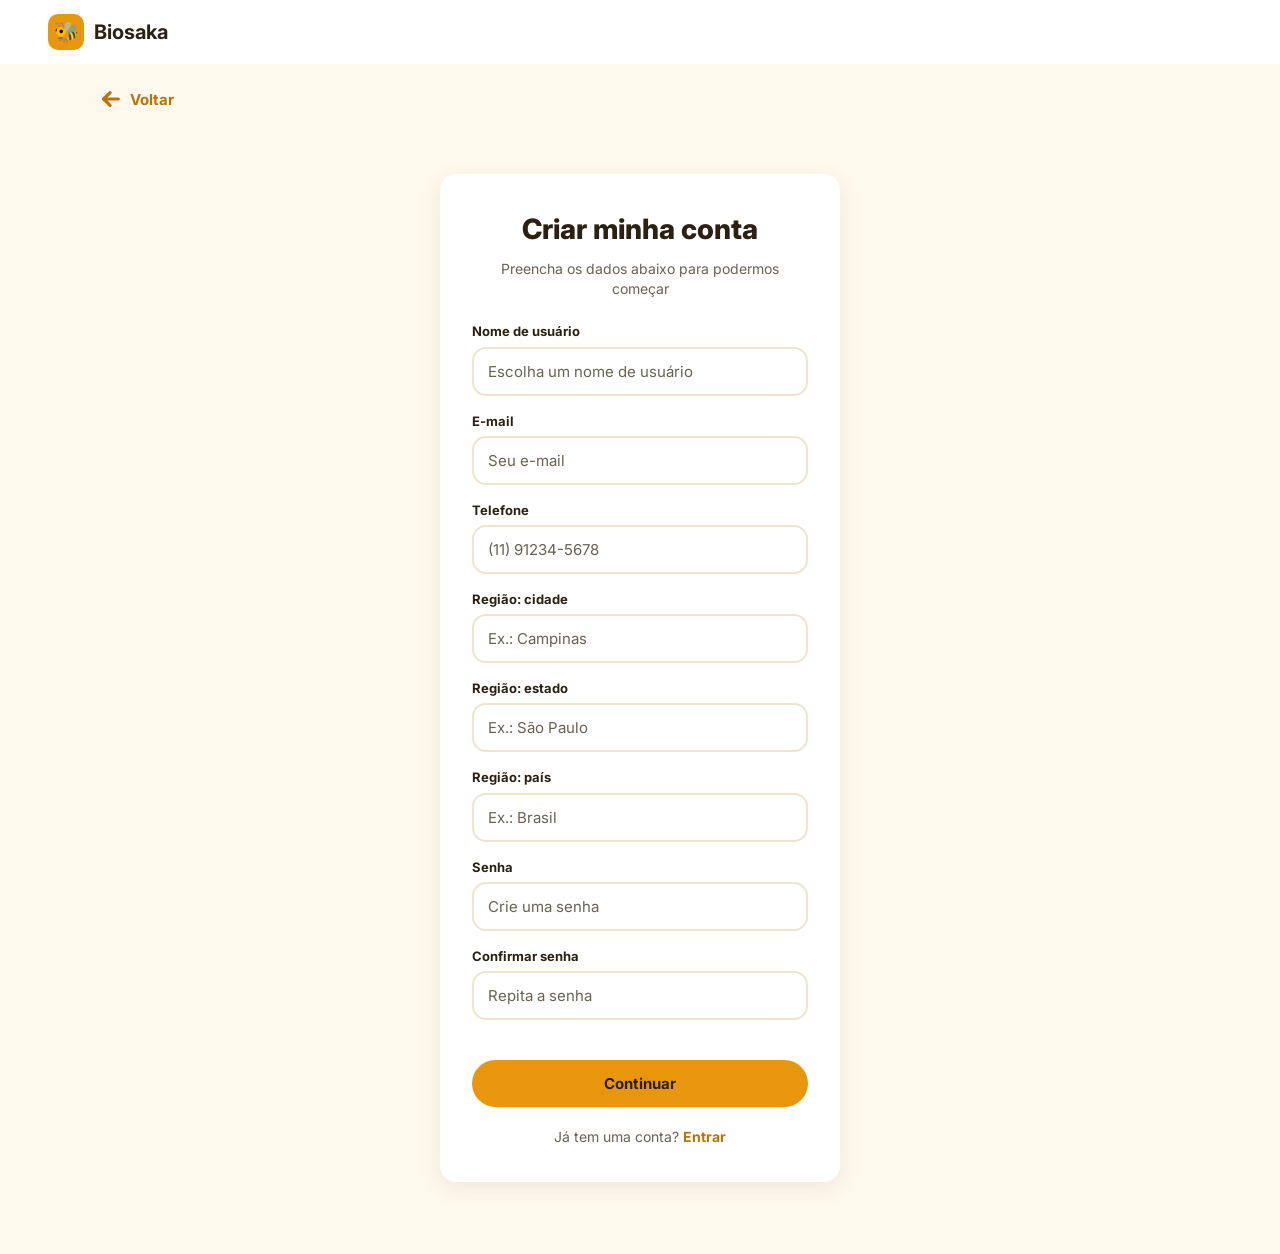
==== frontend/cadastro.html @ 1b3815e8 "add: adicionando frontend" ====
<!DOCTYPE html>
<html lang="pt-BR">

<head>
  <meta charset="UTF-8">
  <meta name="viewport" content="width=device-width, initial-scale=1.0">
  <title>Biosaka - Criar minha conta</title>

  <link rel="preconnect" href="https://fonts.googleapis.com">
  <link rel="preconnect" href="https://fonts.gstatic.com" crossorigin>
  <link href="https://fonts.googleapis.com/css2?family=Inter:wght@400;500;700;800&display=swap" rel="stylesheet">

  <link rel="stylesheet" href="css/base.css">

  <link rel="stylesheet" href="css/auth.css">
</head>

<body>

  <!-- ========== CABEÇALHO ========== -->
  <header class="cabecalho">

    <a class="logo" href="index.html">
      <span class="logo-icone">🐝</span>
      Biosaka
    </a>

  </header>

  <!-- ========== BOTÃO DE VOLTAR ========== -->
  <div class="voltar-barra">
    <a class="voltar" href="login.html" data-voltar>
      <svg width="22" height="22" viewBox="0 0 24 24" fill="none" stroke="currentColor" stroke-width="3.5" stroke-linecap="round" stroke-linejoin="round" aria-hidden="true"><path d="M20 12H4" /><path d="M11 5l-7 7 7 7" /></svg>
      Voltar
    </a>
  </div>


  <main class="auth">

    <!-- ========== FORMULÁRIO DE CRIAÇÃO DE CONTA ========== -->
    <section class="auth-cartao">
      <h1>Criar minha conta</h1>
      <p class="auth-subtitulo">Preencha os dados abaixo para podermos começar</p>

      <form id="form" novalidate>

        <label for="usuario">Nome de usuário</label>
        <input id="usuario" placeholder="Escolha um nome de usuário" autocomplete="username">
        <p class="erro" id="erro-usuario"></p>

        <label for="email">E-mail</label>
        <input id="email" type="text" inputmode="email" placeholder="Seu e-mail" autocomplete="email">
        <p class="erro" id="erro-email"></p>

        <label for="telefone">Telefone</label>
        <input id="telefone" type="tel" placeholder="(11) 91234-5678" autocomplete="tel-national">
        <p class="erro" id="erro-telefone"></p>

        <label for="cidade">Região: cidade</label>
        <input id="cidade" placeholder="Ex.: Campinas" autocomplete="address-level2">
        <p class="erro" id="erro-cidade"></p>

        <label for="estado">Região: estado</label>
        <input id="estado" placeholder="Ex.: São Paulo" autocomplete="address-level1">
        <p class="erro" id="erro-estado"></p>

        <label for="pais">Região: país</label>
        <input id="pais" placeholder="Ex.: Brasil" autocomplete="country-name">
        <p class="erro" id="erro-pais"></p>

        <label for="senha">Senha</label>
        <input id="senha" type="password" placeholder="Crie uma senha" autocomplete="new-password">
        <p class="erro" id="erro-senha"></p>

        <label for="confirmar">Confirmar senha</label>
        <input id="confirmar" type="password" placeholder="Repita a senha" autocomplete="new-password">
        <p class="erro" id="erro-confirmar"></p>

        <p class="erro erro-geral" id="erro-geral"></p>

        <button class="botao" type="submit">Continuar</button>
      </form>

      <p class="auth-rodape">Já tem uma conta? <a href="login.html">Entrar</a></p>
    </section>

  </main>

  <script src="js/voltar.js"></script>

  <script src="js/auth.js"></script>

  <script src="js/cadastro.js"></script>

</body>

</html>
---- frontend/css/base.css ----
/* Biosaka - Estilos compartilhados */


/* ---------- Cores do projeto ---------- */
:root {
  --ambar: #E8960C;
  --escuro: #B87408;
  --texto: #2A2112;
  --suave: #6B6252;
  --borda: #EFE4CE;
  --verde: #2E7D4F;
  --creme: #FFF8EC;
  --amarelo-claro: #FEF1D0;
  --amarelo-icone: #FDE8B5;
}


/* ---------- Configurações gerais ---------- */
* {
  box-sizing: border-box;
}

body {
  margin: 0;
  font-family: "Inter", system-ui, sans-serif;
  background: var(--creme);
  color: var(--texto);
  line-height: 1.4;
}

html {
  scroll-behavior: smooth;
}

a {
  text-decoration: none;
  color: inherit;
}

h1,
h2,
h3,
p {
  margin: 0;
}


/* ---------- Botões ---------- */
.botao {
  display: inline-block;
  background: var(--ambar);
  color: var(--texto);
  font-weight: 700;
  font-size: 15px;
  padding: 14px 28px;
  border-radius: 999px;
  transition: background .2s;
}

.botao:hover {
  background: var(--escuro);
  color: #fff;
}

.botao-contorno {
  border: 1.5px solid var(--ambar);
  color: var(--escuro);
  font-weight: 700;
  padding: 8px 22px;
  border-radius: 999px;
  transition: background .2s;
}

.botao-contorno:hover {
  background: var(--amarelo-claro);
}


/* ---------- Cabeçalho ---------- */
.cabecalho {
  background: #fff;
  padding: 14px 48px;
  display: flex;
  align-items: center;
  justify-content: space-between;
}

.logo {
  display: flex;
  align-items: center;
  gap: 10px;
  font-weight: 700;
  font-size: 20px;
}

.logo-icone {
  width: 36px;
  height: 36px;
  border-radius: 10px;
  background: var(--ambar);
  display: grid;
  place-items: center;
  font-size: 20px;
}

.menu {
  display: flex;
  align-items: center;
  gap: 28px;
  font-size: 14px;
  font-weight: 500;
}


/* ---------- Botão de voltar (todas as páginas, exceto a Home) ---------- */
.voltar-barra {
  padding: 16px max(48px, calc((100% - 1100px) / 2)) 0;
}

.voltar {
  display: inline-flex;
  align-items: center;
  gap: 8px;
  font-size: 15px;
  font-weight: 700;
  color: var(--escuro);
  padding: 8px 14px 8px 10px;
  border-radius: 999px;
  transition: background .2s;
}

.voltar:hover {
  background: var(--amarelo-claro);
}

/* Seta grossa: o traço (stroke-width) é definido no próprio SVG */
.voltar svg {
  flex: none;
}


/* ---------- Celular: cabeçalho mais compacto ---------- */
@media (max-width: 700px) {
  .cabecalho {
    padding: 12px 20px;
  }

  .menu {
    gap: 12px;
    font-size: 13px;
    white-space: nowrap;
  }

  .botao-contorno {
    padding: 7px 14px;
  }

  .voltar-barra {
    padding: 12px 14px 0;
  }
}


/* ---------- Celular pequeno: some o link "Sobre" para caber ---------- */
@media (max-width: 400px) {
  .menu a[href$="#sobre"] {
    display: none;
  }
}
---- frontend/css/auth.css ----
/* Biosaka - Estilos das páginas de login e criação de conta */


/* ---------- Cor extra usada nas mensagens de erro ---------- */
:root {
  --vermelho: #C0392B;
}


/* ---------- Posição do cartão na página ---------- */
.auth {
  display: flex;
  justify-content: center;
  padding: 56px 20px 72px;
}

.auth-cartao {
  width: 100%;
  max-width: 400px;
  background: #fff;
  border-radius: 16px;
  padding: 36px 32px;
  box-shadow: 0 6px 24px rgba(80, 60, 20, .08);
}

.auth-cartao h1 {
  text-align: center;
  font-size: 28px;
  font-weight: 800;
  margin-bottom: 10px;
}

.auth-subtitulo {
  text-align: center;
  color: var(--suave);
  font-size: 14px;
  margin-bottom: 24px;
}


/* ---------- Aviso de conta criada ---------- */
.auth-aviso {
  background: #E6F4EA;
  color: var(--verde);
  font-size: 14px;
  font-weight: 700;
  border-radius: 10px;
  padding: 12px 14px;
  margin-bottom: 20px;
}


/* ---------- Campos do formulário ---------- */
label {
  display: block;
  font-size: 13px;
  font-weight: 700;
  margin: 16px 0 6px;
}

input {
  width: 100%;
  font-family: inherit;
  font-size: 15px;
  color: var(--texto);
  padding: 13px 14px;
  border: 2px solid var(--borda);
  border-radius: 14px;
  background: #fff;
}

input::placeholder {
  color: var(--suave);
}

input:focus {
  outline: 0;
  border-color: var(--ambar);
}

[aria-invalid] {
  border-color: var(--vermelho);
}

.erro {
  color: var(--vermelho);
  font-size: 13px;
  font-weight: 600;
  margin-top: 6px;
}

.erro-geral {
  text-align: center;
  margin-top: 16px;
}


/* ---------- Botão de enviar ---------- */
button.botao {
  width: 100%;
  margin-top: 24px;
  border: 0;
  font-family: inherit;
  cursor: pointer;
}


/* ---------- Link entre login e cadastro ---------- */
.auth-rodape {
  text-align: center;
  color: var(--suave);
  font-size: 14px;
  margin-top: 20px;
}

.auth-rodape a {
  color: var(--escuro);
  font-weight: 700;
}

.auth-rodape a:hover {
  text-decoration: underline;
}


/* ---------- Elementos escondidos ---------- */
[hidden] {
  display: none !important;
}


/* ---------- Celular ---------- */
@media (max-width: 700px) {
  .auth {
    padding: 32px 16px 48px;
  }

  .auth-cartao {
    padding: 28px 20px;
  }
}
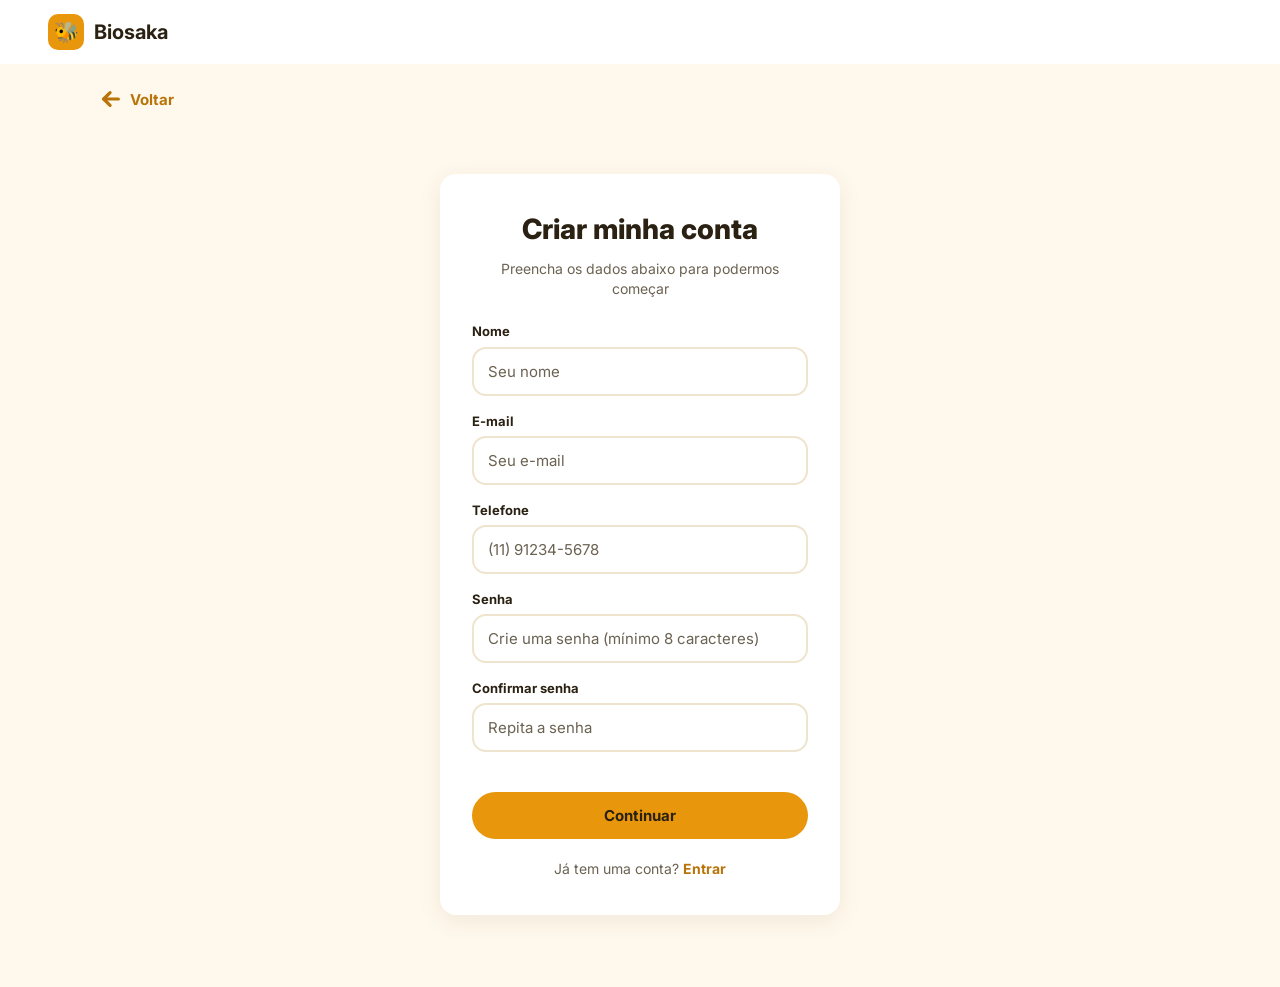
==== commit 104cf6d1: "feat(frontend): login real com token, detalhes integrados à API e suporte - auth.js: remove contas e" ====
--- a/frontend/cadastro.html
+++ b/frontend/cadastro.html
@@ -45,9 +45,9 @@
 
       <form id="form" novalidate>
 
-        <label for="usuario">Nome de usuário</label>
-        <input id="usuario" placeholder="Escolha um nome de usuário" autocomplete="username">
-        <p class="erro" id="erro-usuario"></p>
+        <label for="nome">Nome</label>
+        <input id="nome" placeholder="Seu nome" autocomplete="name">
+        <p class="erro" id="erro-nome"></p>
 
         <label for="email">E-mail</label>
         <input id="email" type="text" inputmode="email" placeholder="Seu e-mail" autocomplete="email">
@@ -57,20 +57,8 @@
         <input id="telefone" type="tel" placeholder="(11) 91234-5678" autocomplete="tel-national">
         <p class="erro" id="erro-telefone"></p>
 
-        <label for="cidade">Região: cidade</label>
-        <input id="cidade" placeholder="Ex.: Campinas" autocomplete="address-level2">
-        <p class="erro" id="erro-cidade"></p>
-
-        <label for="estado">Região: estado</label>
-        <input id="estado" placeholder="Ex.: São Paulo" autocomplete="address-level1">
-        <p class="erro" id="erro-estado"></p>
-
-        <label for="pais">Região: país</label>
-        <input id="pais" placeholder="Ex.: Brasil" autocomplete="country-name">
-        <p class="erro" id="erro-pais"></p>
-
         <label for="senha">Senha</label>
-        <input id="senha" type="password" placeholder="Crie uma senha" autocomplete="new-password">
+        <input id="senha" type="password" placeholder="Crie uma senha (mínimo 8 caracteres)" autocomplete="new-password">
         <p class="erro" id="erro-senha"></p>
 
         <label for="confirmar">Confirmar senha</label>
@@ -79,7 +67,7 @@
 
         <p class="erro erro-geral" id="erro-geral"></p>
 
-        <button class="botao" type="submit">Continuar</button>
+        <button class="botao" type="submit" id="continuar">Continuar</button>
       </form>
 
       <p class="auth-rodape">Já tem uma conta? <a href="login.html">Entrar</a></p>
@@ -91,6 +79,8 @@
 
   <script src="js/auth.js"></script>
 
+  <script src="js/api.js"></script>
+
   <script src="js/cadastro.js"></script>
 
 </body>
